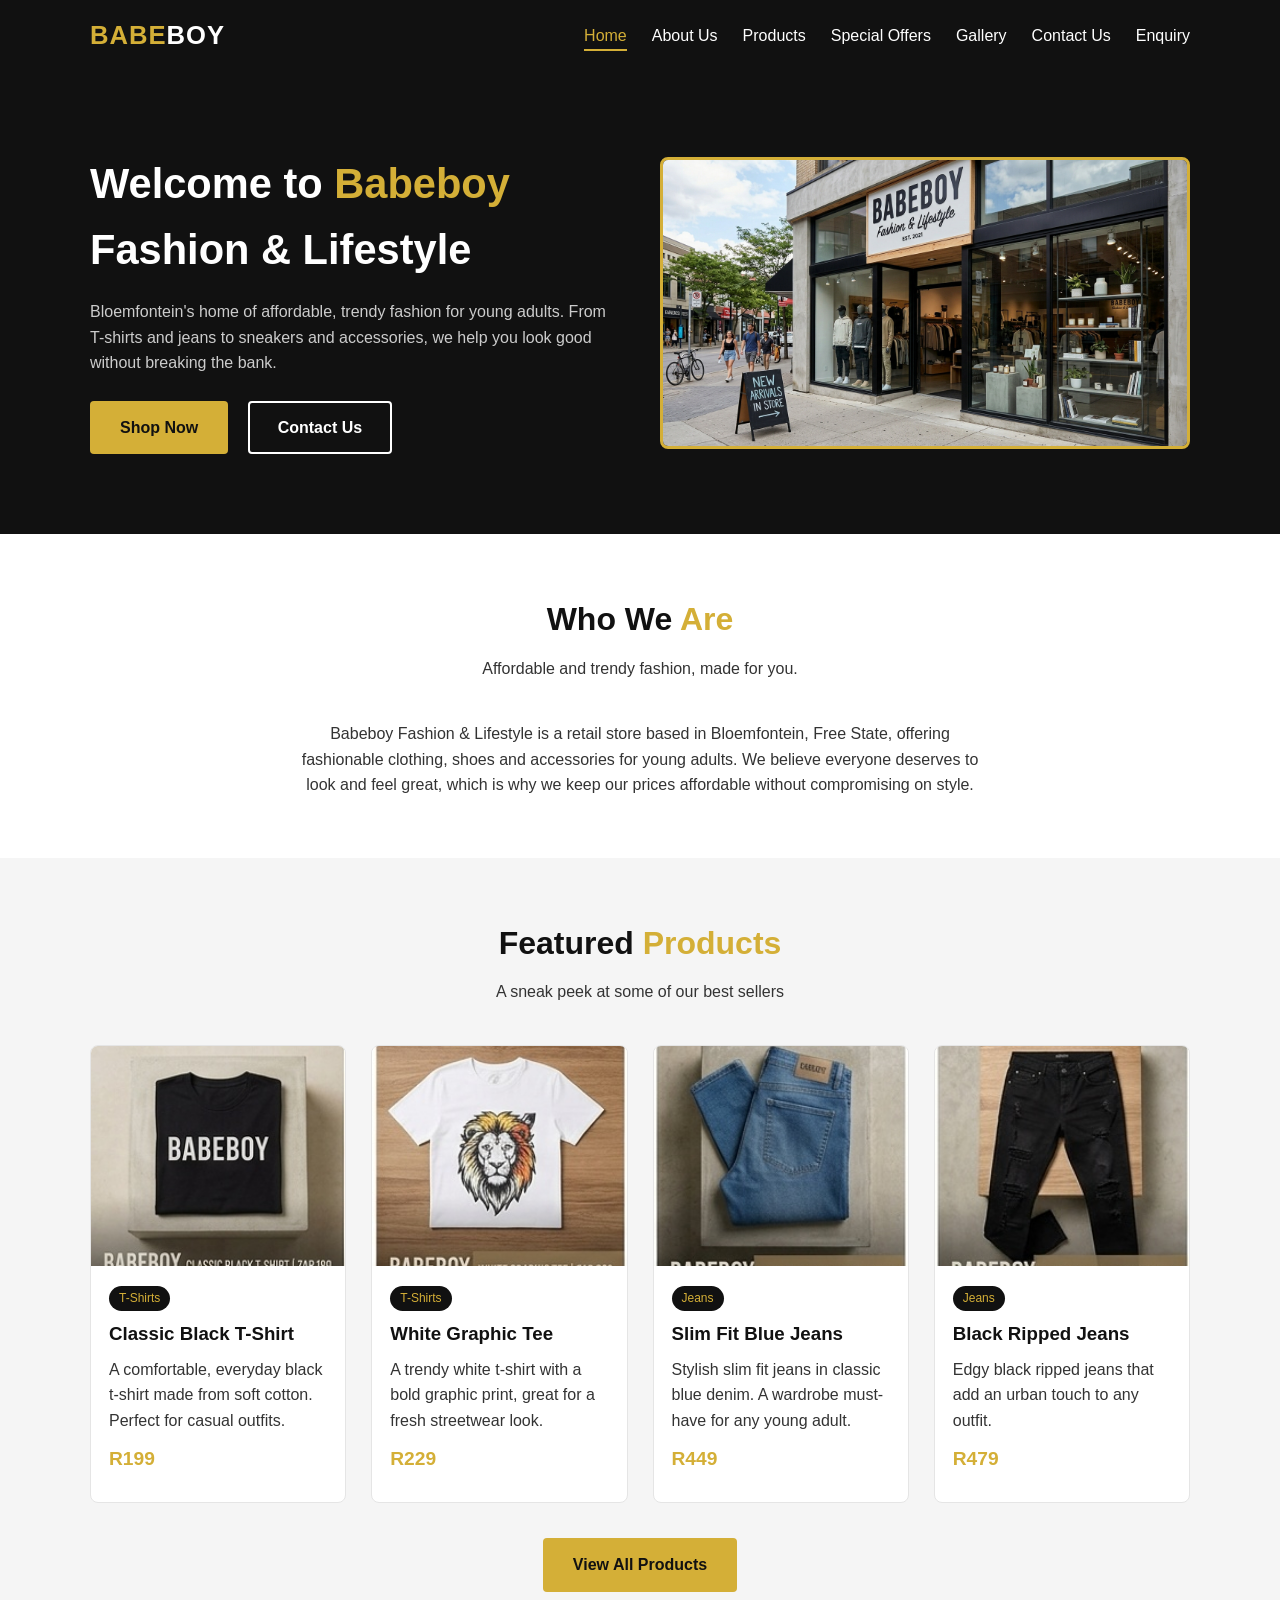
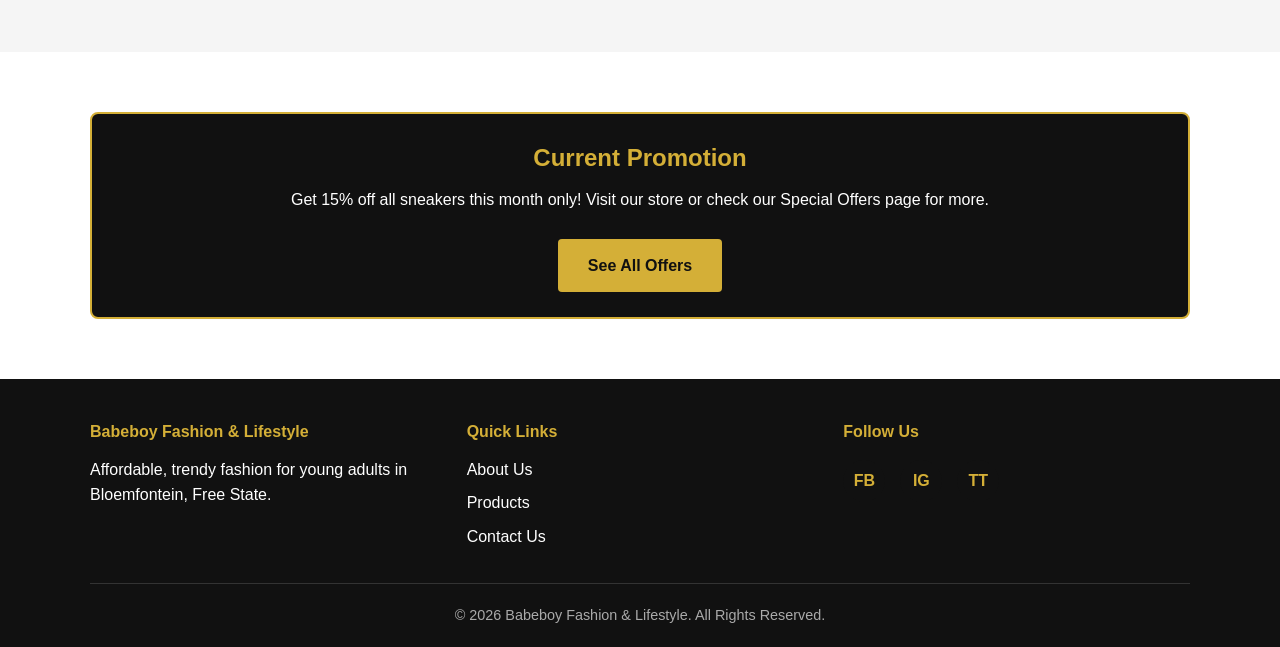
==== index.html @ f0086479 "add files" ====
<!DOCTYPE html>
<html lang="en">
<head>
  <meta charset="UTF-8">
  <meta name="viewport" content="width=device-width, initial-scale=1.0">
  <title>Babeboy Fashion & Lifestyle | Home</title>
  <link rel="stylesheet" href="css/style.css">
</head>
<body>

  <!-- ===== HEADER / NAVIGATION ===== -->
  <header>
    <div class="container navbar">
      <a href="index.html" class="logo">BABE<span>BOY</span></a>

      <ul class="nav-links" id="navLinks">
        <li><a href="index.html" class="active">Home</a></li>
        <li><a href="about.html">About Us</a></li>
        <li><a href="products.html">Products</a></li>
        <li><a href="offers.html">Special Offers</a></li>
        <li><a href="gallery.html">Gallery</a></li>
        <li><a href="contact.html">Contact Us</a></li>
        <li><a href="enquiry.html">Enquiry</a></li>
      </ul>

      <div class="menu-toggle" id="menuToggle">
        <span></span>
        <span></span>
        <span></span>
      </div>
    </div>
  </header>

  <!-- ===== HERO SECTION ===== -->
  <section class="hero">
    <div class="container">
      <div class="hero-text">
        <h1>Welcome to <span>Babeboy</span> Fashion &amp; Lifestyle</h1>
        <p>
          Bloemfontein's home of affordable, trendy fashion for young adults.
          From T-shirts and jeans to sneakers and accessories, we help you
          look good without breaking the bank.
        </p>
        <div class="hero-buttons">
          <a href="products.html" class="btn btn-gold">Shop Now</a>
          <a href="contact.html" class="btn btn-outline">Contact Us</a>
        </div>
      </div>
      <div class="hero-image">
        <img src="images/store.jpg" alt="Fashionable clothing at Babeboy Fashion & Lifestyle">
      </div>
    </div>
  </section>

  <!-- ===== SHORT INTRO ===== -->
  <section>
    <div class="container">
      <div class="section-title">
        <h2>Who We <span>Are</span></h2>
        <p>Affordable and trendy fashion, made for you.</p>
      </div>
      <p style="max-width: 700px; margin: 0 auto; text-align: center;">
        Babeboy Fashion &amp; Lifestyle is a retail store based in Bloemfontein,
        Free State, offering fashionable clothing, shoes and accessories for
        young adults. We believe everyone deserves to look and feel great,
        which is why we keep our prices affordable without compromising on style.
      </p>
    </div>
  </section>

  <!-- ===== FEATURED PRODUCTS ===== -->
  <section class="bg-light">
    <div class="container">
      <div class="section-title">
        <h2>Featured <span>Products</span></h2>
        <p>A sneak peek at some of our best sellers</p>
      </div>

      <!-- Products are loaded here automatically using JavaScript -->
      <div class="grid" id="featuredProducts">
        <p>Loading products...</p>
      </div>

      <div style="text-align:center; margin-top: 35px;">
        <a href="products.html" class="btn btn-gold">View All Products</a>
      </div>
    </div>
  </section>

  <!-- ===== SPECIAL OFFER TEASER ===== -->
  <section>
    <div class="container">
      <div class="offer-card">
        <h3>Current Promotion</h3>
        <p>Get 15% off all sneakers this month only! Visit our store or check our Special Offers page for more.</p>
        <br>
        <a href="offers.html" class="btn btn-gold">See All Offers</a>
      </div>
    </div>
  </section>

  <!-- ===== FOOTER ===== -->
  <footer>
    <div class="container footer-grid">
      <div>
        <h4>Babeboy Fashion &amp; Lifestyle</h4>
        <p>Affordable, trendy fashion for young adults in Bloemfontein, Free State.</p>
      </div>
      <div>
        <h4>Quick Links</h4>
        <ul>
          <li><a href="about.html">About Us</a></li>
          <li><a href="products.html">Products</a></li>
          <li><a href="contact.html">Contact Us</a></li>
        </ul>
      </div>
      <div>
        <h4>Follow Us</h4>
        <div class="social-icons">
          <a href="https://facebook.com" target="_blank" rel="noopener">FB</a>
          <a href="https://instagram.com" target="_blank" rel="noopener">IG</a>
          <a href="https://tiktok.com" target="_blank" rel="noopener">TT</a>
        </div>
      </div>
    </div>
    <div class="container footer-bottom">
      <p>&copy; <span id="currentYear"></span> Babeboy Fashion &amp; Lifestyle. All Rights Reserved.</p>
    </div>
  </footer>

  <script src="data/products.js"></script>
  <script src="js/script.js"></script>
  <script>
    // Load only 4 featured products on the homepage
    loadProducts("featuredProducts", 4);
  </script>
</body>
</html>
---- css/style.css ----
* {
  margin: 0;
  padding: 0;
  box-sizing: border-box;
}

:root {
  --color-black: #111111;
  --color-white: #ffffff;
  --color-gold: #d4af37;
  --color-light-grey: #f5f5f5;
  --color-dark-grey: #333333;
}

body {
  font-family: 'Segoe UI', Arial, sans-serif;
  color: var(--color-dark-grey);
  background-color: var(--color-white);
  line-height: 1.6;
}

a {
  text-decoration: none;
  color: inherit;
}

img {
  max-width: 100%;
  display: block;
}

ul {
  list-style: none;
}

.container {
  width: 90%;
  max-width: 1100px;
  margin: 0 auto;
}

/* ---------- Header & Navigation ---------- */
header {
  background-color: var(--color-black);
  color: var(--color-white);
  position: sticky;
  top: 0;
  z-index: 100;
}

.navbar {
  display: flex;
  justify-content: space-between;
  align-items: center;
  padding: 15px 0;
}

.logo {
  font-size: 1.6rem;
  font-weight: bold;
  color: var(--color-gold);
  letter-spacing: 1px;
}

.logo span {
  color: var(--color-white);
}

.nav-links {
  display: flex;
  gap: 25px;
}

.nav-links a {
  font-weight: 500;
  padding: 5px 0;
  border-bottom: 2px solid transparent;
  transition: border-color 0.3s, color 0.3s;
}

.nav-links a:hover,
.nav-links a.active {
  color: var(--color-gold);
  border-bottom: 2px solid var(--color-gold);
}

.menu-toggle {
  display: none;
  flex-direction: column;
  cursor: pointer;
  gap: 5px;
}

.menu-toggle span {
  width: 26px;
  height: 3px;
  background-color: var(--color-white);
}

/* ---------- Buttons ---------- */
.btn {
  display: inline-block;
  padding: 12px 28px;
  border-radius: 4px;
  font-weight: bold;
  cursor: pointer;
  border: 2px solid transparent;
  transition: background-color 0.3s, color 0.3s;
}

.btn-gold {
  background-color: var(--color-gold);
  color: var(--color-black);
}

.btn-gold:hover {
  background-color: #b8952c;
}

.btn-outline {
  background-color: transparent;
  color: var(--color-white);
  border: 2px solid var(--color-white);
}

.btn-outline:hover {
  background-color: var(--color-white);
  color: var(--color-black);
}

/* ---------- Hero Section ---------- */
.hero {
  background-color: var(--color-black);
  color: var(--color-white);
  padding: 80px 0;
}

.hero .container {
  display: flex;
  flex-wrap: wrap;
  align-items: center;
  gap: 40px;
}

.hero-text {
  flex: 1;
  min-width: 280px;
}

.hero-text h1 {
  font-size: 2.6rem;
  margin-bottom: 15px;
}

.hero-text h1 span {
  color: var(--color-gold);
}

.hero-text p {
  margin-bottom: 25px;
  color: #cccccc;
}

.hero-buttons a {
  margin-right: 15px;
}

.hero-image {
  flex: 1;
  min-width: 280px;
}

.hero-image img {
  border-radius: 8px;
  border: 3px solid var(--color-gold);
}

/* ---------- Section Titles ---------- */
.section-title {
  text-align: center;
  margin-bottom: 40px;
}

.section-title h2 {
  font-size: 2rem;
  color: var(--color-black);
}

.section-title h2 span {
  color: var(--color-gold);
}

.section-title p {
  color: var(--color-dark-grey);
  margin-top: 10px;
}

section {
  padding: 60px 0;
}

.bg-light {
  background-color: var(--color-light-grey);
}

/* ---------- Product Grid ---------- */
.grid {
  display: grid;
  grid-template-columns: repeat(auto-fit, minmax(240px, 1fr));
  gap: 25px;
}

.card {
  background-color: var(--color-white);
  border: 1px solid #e5e5e5;
  border-radius: 8px;
  overflow: hidden;
  transition: transform 0.3s, box-shadow 0.3s;
}

.card:hover {
  transform: translateY(-5px);
  box-shadow: 0 8px 20px rgba(0, 0, 0, 0.15);
}

.card img {
  width: 100%;
  height: 220px;
  object-fit: cover;
}

.card-body {
  padding: 18px;
}

.card-body h3 {
  margin-bottom: 8px;
  color: var(--color-black);
}

.card-body .price {
  color: var(--color-gold);
  font-weight: bold;
  font-size: 1.2rem;
  margin: 10px 0;
}

.card-body .category-tag {
  display: inline-block;
  background-color: var(--color-black);
  color: var(--color-gold);
  font-size: 0.75rem;
  padding: 3px 10px;
  border-radius: 20px;
  margin-bottom: 8px;
}

/* ---------- Filter buttons on Products page ---------- */
.filter-bar {
  display: flex;
  flex-wrap: wrap;
  justify-content: center;
  gap: 10px;
  margin-bottom: 35px;
}

.filter-btn {
  padding: 8px 18px;
  border: 2px solid var(--color-black);
  background-color: var(--color-white);
  border-radius: 20px;
  cursor: pointer;
  font-weight: 500;
  transition: background-color 0.3s, color 0.3s;
}

.filter-btn:hover,
.filter-btn.active {
  background-color: var(--color-black);
  color: var(--color-gold);
}

/* ---------- Special Offers ---------- */
.offer-card {
  background-color: var(--color-black);
  color: var(--color-white);
  border-radius: 8px;
  padding: 25px;
  text-align: center;
  border: 2px solid var(--color-gold);
}

.offer-card h3 {
  color: var(--color-gold);
  margin-bottom: 10px;
  font-size: 1.5rem;
}

/* ---------- About Page ---------- */
.about-block {
  display: flex;
  flex-wrap: wrap;
  gap: 40px;
  align-items: center;
  margin-bottom: 50px;
}

.about-block img {
  border-radius: 8px;
}

.about-text {
  flex: 1;
  min-width: 280px;
}

.about-image {
  flex: 1;
  min-width: 280px;
}

.values-grid {
  display: grid;
  grid-template-columns: repeat(auto-fit, minmax(200px, 1fr));
  gap: 20px;
  text-align: center;
}

.value-item {
  padding: 25px 15px;
  background-color: var(--color-light-grey);
  border-radius: 8px;
  border-top: 4px solid var(--color-gold);
}

/* ---------- Gallery ---------- */
.gallery-grid {
  display: grid;
  grid-template-columns: repeat(auto-fit, minmax(220px, 1fr));
  gap: 15px;
}

.gallery-grid img {
  width: 100%;
  height: 220px;
  object-fit: cover;
  border-radius: 6px;
  cursor: pointer;
  transition: opacity 0.3s;
}

.gallery-grid img:hover {
  opacity: 0.8;
}

/* ---------- Forms (Enquiry & Contact) ---------- */
.form-wrapper {
  max-width: 650px;
  margin: 0 auto;
  background-color: var(--color-white);
  padding: 35px;
  border-radius: 8px;
  border: 1px solid #e5e5e5;
}

.form-group {
  margin-bottom: 20px;
}

.form-group label {
  display: block;
  font-weight: 600;
  margin-bottom: 6px;
  color: var(--color-black);
}

.form-group input,
.form-group select,
.form-group textarea {
  width: 100%;
  padding: 12px;
  border: 1px solid #cccccc;
  border-radius: 4px;
  font-family: inherit;
  font-size: 1rem;
}

.form-group input:focus,
.form-group select:focus,
.form-group textarea:focus {
  outline: none;
  border-color: var(--color-gold);
}

.form-message {
  margin-top: 20px;
  padding: 15px;
  border-radius: 4px;
  display: none;
}

.form-message.success {
  display: block;
  background-color: #e6f4e6;
  color: #2e7d32;
  border: 1px solid #2e7d32;
}

/* ---------- Contact Info & Map ---------- */
.contact-grid {
  display: grid;
  grid-template-columns: 1fr 1fr;
  gap: 40px;
}

.contact-info-item {
  margin-bottom: 22px;
}

.contact-info-item h4 {
  color: var(--color-gold);
  margin-bottom: 5px;
}

.map-wrapper {
  margin-top: 15px;
  border-radius: 8px;
  overflow: hidden;
  border: 2px solid var(--color-black);
}

.map-wrapper iframe {
  width: 100%;
  height: 250px;
  border: 0;
}

.social-icons {
  display: flex;
  gap: 15px;
  margin-top: 15px;
}

.social-icons a {
  width: 42px;
  height: 42px;
  background-color: var(--color-black);
  color: var(--color-gold);
  border-radius: 50%;
  display: flex;
  align-items: center;
  justify-content: center;
  font-weight: bold;
  transition: background-color 0.3s;
}

.social-icons a:hover {
  background-color: var(--color-gold);
  color: var(--color-black);
}

/* ---------- Footer ---------- */
footer {
  background-color: var(--color-black);
  color: var(--color-white);
  padding: 40px 0 20px;
}

.footer-grid {
  display: grid;
  grid-template-columns: repeat(auto-fit, minmax(200px, 1fr));
  gap: 30px;
  margin-bottom: 25px;
}

.footer-grid h4 {
  color: var(--color-gold);
  margin-bottom: 12px;
}

.footer-grid ul li {
  margin-bottom: 8px;
}

.footer-bottom {
  text-align: center;
  padding-top: 20px;
  border-top: 1px solid #333;
  font-size: 0.9rem;
  color: #aaaaaa;
}

/* ---------- Responsive Design  ---------- */
@media (max-width: 768px) {
  .nav-links {
    display: none;
    flex-direction: column;
    position: absolute;
    top: 64px;
    left: 0;
    width: 100%;
    background-color: var(--color-black);
    padding: 20px;
    gap: 15px;
  }

  .nav-links.show {
    display: flex;
  }

  .menu-toggle {
    display: flex;
  }

  .contact-grid {
    grid-template-columns: 1fr;
  }

  .hero-text h1 {
    font-size: 2rem;
  }
}
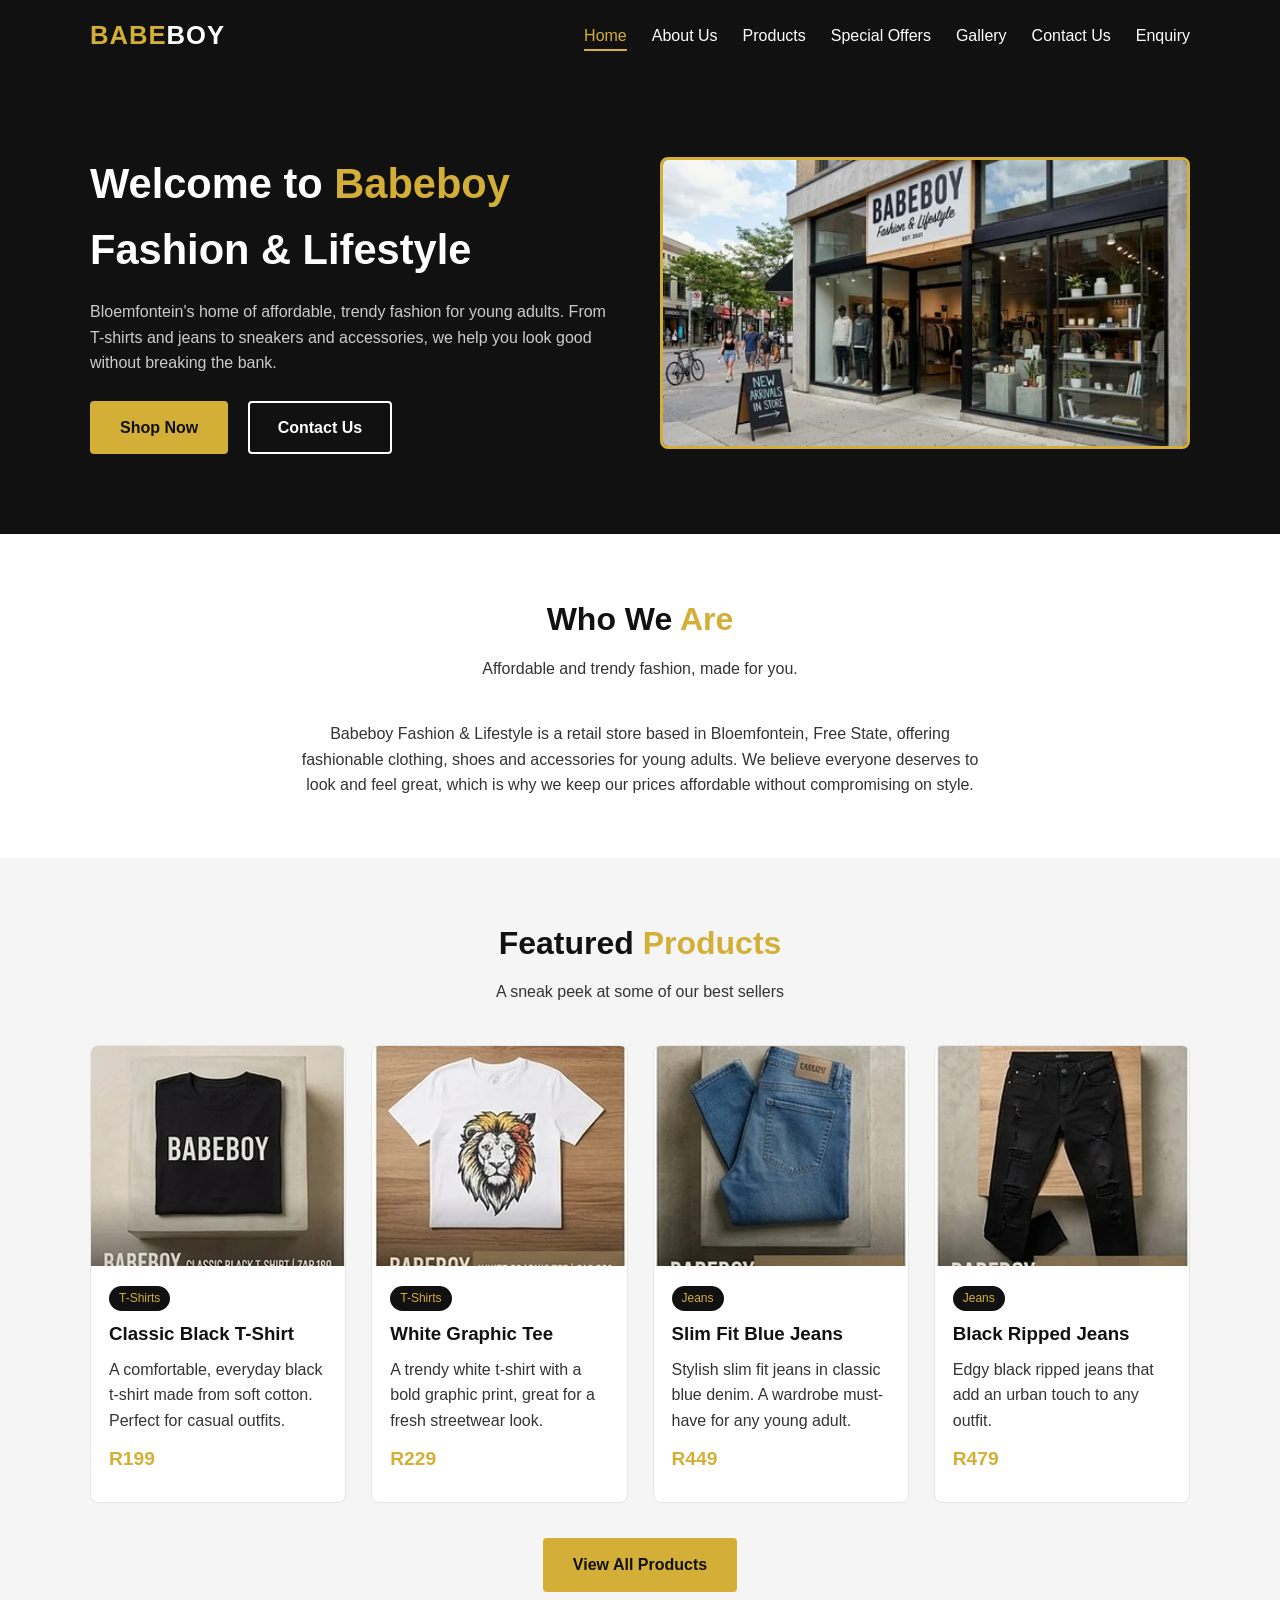
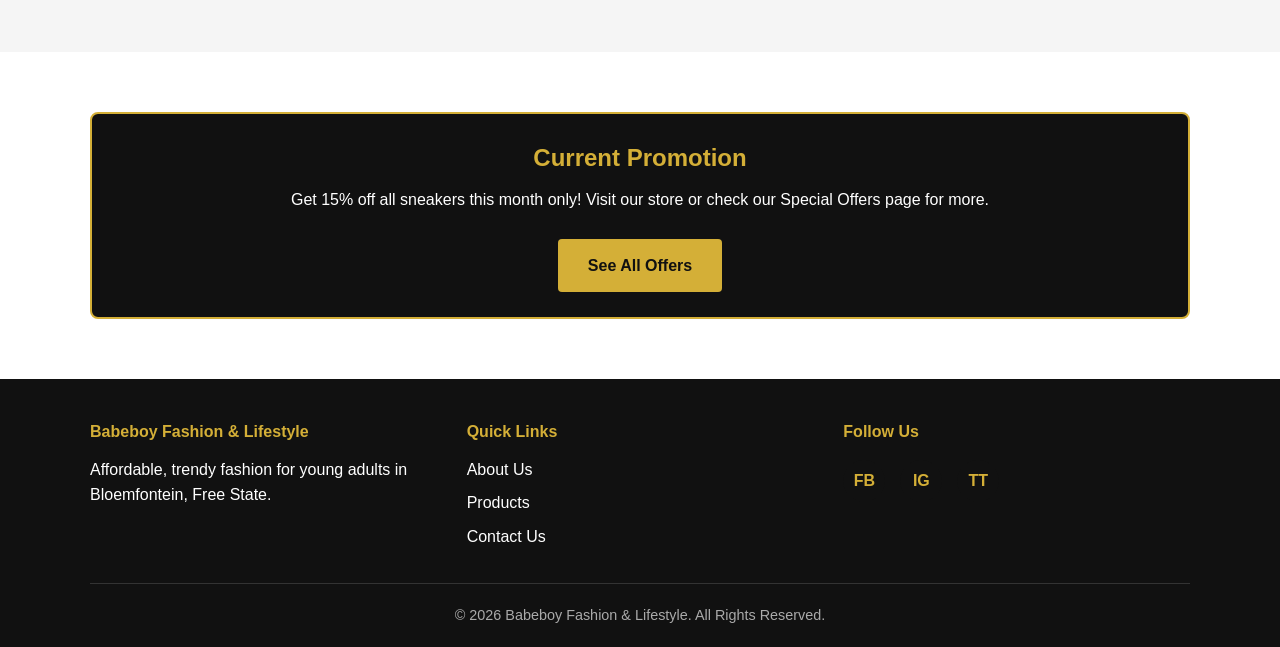
==== commit 241dbde6: "implement lazy loading" ====
--- a/index.html
+++ b/index.html
@@ -47,7 +47,7 @@
         </div>
       </div>
       <div class="hero-image">
-        <img src="images/store.jpg" alt="Fashionable clothing at Babeboy Fashion & Lifestyle">
+        <picture><source type="image/webp" srcset="images/store-240w.webp 240w, images/store-480w.webp 480w, images/store-768w.webp 768w, images/store-1200w.webp 1200w" sizes="(max-width: 39.99em) 94vw, (max-width: 63.99em) 46vw, 23vw"><img src="images/store.jpg" srcset="images/store.jpg 480w" sizes="100vw" alt="Fashionable clothing at Babeboy Fashion & Lifestyle" loading="lazy"></picture>
       </div>
     </div>
   </section>
@@ -59,7 +59,7 @@
         <h2>Who We <span>Are</span></h2>
         <p>Affordable and trendy fashion, made for you.</p>
       </div>
-      <p style="max-width: 700px; margin: 0 auto; text-align: center;">
+      <p class="intro-copy">
         Babeboy Fashion &amp; Lifestyle is a retail store based in Bloemfontein,
         Free State, offering fashionable clothing, shoes and accessories for
         young adults. We believe everyone deserves to look and feel great,
@@ -81,7 +81,7 @@
         <p>Loading products...</p>
       </div>
 
-      <div style="text-align:center; margin-top: 35px;">
+      <div class="text-center mt-lg">
         <a href="products.html" class="btn btn-gold">View All Products</a>
       </div>
     </div>
--- a/css/style.css
+++ b/css/style.css
@@ -36,7 +36,7 @@
 
 .container {
   width: 90%;
-  max-width: 1100px;
+  max-width: 68.75rem;
   margin: 0 auto;
 }
 
@@ -53,7 +53,7 @@
   display: flex;
   justify-content: space-between;
   align-items: center;
-  padding: 15px 0;
+  padding: 0.9375rem 0;
 }
 
 .logo {
@@ -69,12 +69,12 @@
 
 .nav-links {
   display: flex;
-  gap: 25px;
+  gap: 1.5625rem;
 }
 
 .nav-links a {
   font-weight: 500;
-  padding: 5px 0;
+  padding: 0.3125rem 0;
   border-bottom: 2px solid transparent;
   transition: border-color 0.3s, color 0.3s;
 }
@@ -89,19 +89,19 @@
   display: none;
   flex-direction: column;
   cursor: pointer;
-  gap: 5px;
+  gap: 0.3125rem;
 }
 
 .menu-toggle span {
-  width: 26px;
-  height: 3px;
+  width: 1.625rem;
+  height: 0.1875rem;
   background-color: var(--color-white);
 }
 
 /* ---------- Buttons ---------- */
 .btn {
   display: inline-block;
-  padding: 12px 28px;
+  padding: 0.75rem 1.75rem;
   border-radius: 4px;
   font-weight: bold;
   cursor: pointer;
@@ -133,24 +133,24 @@
 .hero {
   background-color: var(--color-black);
   color: var(--color-white);
-  padding: 80px 0;
+  padding: 5rem 0;
 }
 
 .hero .container {
   display: flex;
   flex-wrap: wrap;
   align-items: center;
-  gap: 40px;
+  gap: 2.5rem;
 }
 
 .hero-text {
   flex: 1;
-  min-width: 280px;
+  min-width: 17.5rem;
 }
 
 .hero-text h1 {
   font-size: 2.6rem;
-  margin-bottom: 15px;
+  margin-bottom: 0.9375rem;
 }
 
 .hero-text h1 span {
@@ -158,17 +158,17 @@
 }
 
 .hero-text p {
-  margin-bottom: 25px;
+  margin-bottom: 1.5625rem;
   color: #cccccc;
 }
 
 .hero-buttons a {
-  margin-right: 15px;
+  margin-right: 0.9375rem;
 }
 
 .hero-image {
   flex: 1;
-  min-width: 280px;
+  min-width: 17.5rem;
 }
 
 .hero-image img {
@@ -179,7 +179,7 @@
 /* ---------- Section Titles ---------- */
 .section-title {
   text-align: center;
-  margin-bottom: 40px;
+  margin-bottom: 2.5rem;
 }
 
 .section-title h2 {
@@ -193,11 +193,11 @@
 
 .section-title p {
   color: var(--color-dark-grey);
-  margin-top: 10px;
+  margin-top: 0.625rem;
 }
 
 section {
-  padding: 60px 0;
+  padding: 3.75rem 0;
 }
 
 .bg-light {
@@ -207,8 +207,8 @@
 /* ---------- Product Grid ---------- */
 .grid {
   display: grid;
-  grid-template-columns: repeat(auto-fit, minmax(240px, 1fr));
-  gap: 25px;
+  grid-template-columns: repeat(auto-fit, minmax(15rem, 1fr));
+  gap: 1.5625rem;
 }
 
 .card {
@@ -226,16 +226,16 @@
 
 .card img {
   width: 100%;
-  height: 220px;
+  height: 13.75rem;
   object-fit: cover;
 }
 
 .card-body {
-  padding: 18px;
+  padding: 1.125rem;
 }
 
 .card-body h3 {
-  margin-bottom: 8px;
+  margin-bottom: 0.5rem;
   color: var(--color-black);
 }
 
@@ -243,7 +243,7 @@
   color: var(--color-gold);
   font-weight: bold;
   font-size: 1.2rem;
-  margin: 10px 0;
+  margin: 0.625rem 0;
 }
 
 .card-body .category-tag {
@@ -251,9 +251,9 @@
   background-color: var(--color-black);
   color: var(--color-gold);
   font-size: 0.75rem;
-  padding: 3px 10px;
+  padding: 0.1875rem 0.625rem;
   border-radius: 20px;
-  margin-bottom: 8px;
+  margin-bottom: 0.5rem;
 }
 
 /* ---------- Filter buttons on Products page ---------- */
@@ -261,12 +261,12 @@
   display: flex;
   flex-wrap: wrap;
   justify-content: center;
-  gap: 10px;
-  margin-bottom: 35px;
+  gap: 0.625rem;
+  margin-bottom: 2.1875rem;
 }
 
 .filter-btn {
-  padding: 8px 18px;
+  padding: 0.5rem 1.125rem;
   border: 2px solid var(--color-black);
   background-color: var(--color-white);
   border-radius: 20px;
@@ -286,14 +286,14 @@
   background-color: var(--color-black);
   color: var(--color-white);
   border-radius: 8px;
-  padding: 25px;
+  padding: 1.5625rem;
   text-align: center;
   border: 2px solid var(--color-gold);
 }
 
 .offer-card h3 {
   color: var(--color-gold);
-  margin-bottom: 10px;
+  margin-bottom: 0.625rem;
   font-size: 1.5rem;
 }
 
@@ -301,9 +301,9 @@
 .about-block {
   display: flex;
   flex-wrap: wrap;
-  gap: 40px;
+  gap: 2.5rem;
   align-items: center;
-  margin-bottom: 50px;
+  margin-bottom: 3.125rem;
 }
 
 .about-block img {
@@ -312,23 +312,23 @@
 
 .about-text {
   flex: 1;
-  min-width: 280px;
+  min-width: 17.5rem;
 }
 
 .about-image {
   flex: 1;
-  min-width: 280px;
+  min-width: 17.5rem;
 }
 
 .values-grid {
   display: grid;
-  grid-template-columns: repeat(auto-fit, minmax(200px, 1fr));
-  gap: 20px;
+  grid-template-columns: repeat(auto-fit, minmax(12.5rem, 1fr));
+  gap: 1.25rem;
   text-align: center;
 }
 
 .value-item {
-  padding: 25px 15px;
+  padding: 1.5625rem 0.9375rem;
   background-color: var(--color-light-grey);
   border-radius: 8px;
   border-top: 4px solid var(--color-gold);
@@ -337,13 +337,13 @@
 /* ---------- Gallery ---------- */
 .gallery-grid {
   display: grid;
-  grid-template-columns: repeat(auto-fit, minmax(220px, 1fr));
-  gap: 15px;
+  grid-template-columns: repeat(auto-fit, minmax(13.75rem, 1fr));
+  gap: 0.9375rem;
 }
 
 .gallery-grid img {
   width: 100%;
-  height: 220px;
+  height: 13.75rem;
   object-fit: cover;
   border-radius: 6px;
   cursor: pointer;
@@ -354,24 +354,24 @@
   opacity: 0.8;
 }
 
-/* ---------- Forms (Enquiry & Contact) ---------- */
+/* ---------- Forms  ---------- */
 .form-wrapper {
-  max-width: 650px;
+  max-width: 40.625rem;
   margin: 0 auto;
   background-color: var(--color-white);
-  padding: 35px;
+  padding: 2.1875rem;
   border-radius: 8px;
   border: 1px solid #e5e5e5;
 }
 
 .form-group {
-  margin-bottom: 20px;
+  margin-bottom: 1.25rem;
 }
 
 .form-group label {
   display: block;
   font-weight: 600;
-  margin-bottom: 6px;
+  margin-bottom: 0.375rem;
   color: var(--color-black);
 }
 
@@ -379,7 +379,7 @@
 .form-group select,
 .form-group textarea {
   width: 100%;
-  padding: 12px;
+  padding: 0.75rem;
   border: 1px solid #cccccc;
   border-radius: 4px;
   font-family: inherit;
@@ -394,8 +394,8 @@
 }
 
 .form-message {
-  margin-top: 20px;
-  padding: 15px;
+  margin-top: 1.25rem;
+  padding: 0.9375rem;
   border-radius: 4px;
   display: none;
 }
@@ -411,20 +411,20 @@
 .contact-grid {
   display: grid;
   grid-template-columns: 1fr 1fr;
-  gap: 40px;
+  gap: 2.5rem;
 }
 
 .contact-info-item {
-  margin-bottom: 22px;
+  margin-bottom: 1.375rem;
 }
 
 .contact-info-item h4 {
   color: var(--color-gold);
-  margin-bottom: 5px;
+  margin-bottom: 0.3125rem;
 }
 
 .map-wrapper {
-  margin-top: 15px;
+  margin-top: 0.9375rem;
   border-radius: 8px;
   overflow: hidden;
   border: 2px solid var(--color-black);
@@ -432,19 +432,19 @@
 
 .map-wrapper iframe {
   width: 100%;
-  height: 250px;
+  height: 15.625rem;
   border: 0;
 }
 
 .social-icons {
   display: flex;
-  gap: 15px;
-  margin-top: 15px;
+  gap: 0.9375rem;
+  margin-top: 0.9375rem;
 }
 
 .social-icons a {
-  width: 42px;
-  height: 42px;
+  width: 2.625rem;
+  height: 2.625rem;
   background-color: var(--color-black);
   color: var(--color-gold);
   border-radius: 50%;
@@ -464,60 +464,107 @@
 footer {
   background-color: var(--color-black);
   color: var(--color-white);
-  padding: 40px 0 20px;
+  padding: 2.5rem 0 1.25rem;
 }
 
 .footer-grid {
   display: grid;
-  grid-template-columns: repeat(auto-fit, minmax(200px, 1fr));
-  gap: 30px;
-  margin-bottom: 25px;
+  grid-template-columns: repeat(auto-fit, minmax(12.5rem, 1fr));
+  gap: 1.875rem;
+  margin-bottom: 1.5625rem;
 }
 
 .footer-grid h4 {
   color: var(--color-gold);
-  margin-bottom: 12px;
+  margin-bottom: 0.75rem;
 }
 
 .footer-grid ul li {
-  margin-bottom: 8px;
+  margin-bottom: 0.5rem;
 }
 
 .footer-bottom {
   text-align: center;
-  padding-top: 20px;
+  padding-top: 1.25rem;
   border-top: 1px solid #333;
   font-size: 0.9rem;
   color: #aaaaaa;
 }
 
-/* ---------- Responsive Design  ---------- */
-@media (max-width: 768px) {
+/* ---------- Responsive Design: mobile, tablet and desktop ---------- */
+/* Mobile-first (768px). */
+
+@media (min-width: 48em) {
+  /* Tablet: 768px and up */
+  .container { width: 92%; }
+  .hero-text h1 { font-size: 2.35rem; }
+  .grid { grid-template-columns: repeat(2, minmax(0, 1fr)); }
+  .gallery-grid { grid-template-columns: repeat(2, minmax(0, 1fr)); }
+  .footer-grid { grid-template-columns: repeat(2, minmax(0, 1fr)); }
+  .card img, .gallery-grid img { height: 14rem; }
+}
+
+@media (min-width: 75em) {
+  /* Desktop: 1200px and up */
+  .container { width: 90%; max-width: 68.75rem; }
+  .hero { padding: 5rem 0; }
+  .hero-text h1 { font-size: 2.6rem; }
+  .grid { grid-template-columns: repeat(4, minmax(0, 1fr)); }
+  .gallery-grid { grid-template-columns: repeat(4, minmax(0, 1fr)); }
+  .footer-grid { grid-template-columns: repeat(3, minmax(0, 1fr)); }
+  .card img, .gallery-grid img { height: 13.75rem; }
+}
+
+@media (max-width: 74.99em) {
   .nav-links {
     display: none;
     flex-direction: column;
     position: absolute;
-    top: 64px;
+    top: 4rem;
     left: 0;
     width: 100%;
     background-color: var(--color-black);
-    padding: 20px;
-    gap: 15px;
+    padding: 1.25rem;
+    gap: 0.9375rem;
   }
-
-  .nav-links.show {
-    display: flex;
-  }
-
-  .menu-toggle {
-    display: flex;
-  }
-
-  .contact-grid {
-    grid-template-columns: 1fr;
-  }
-
-  .hero-text h1 {
-    font-size: 2rem;
-  }
-}
+  .nav-links.show { display: flex; }
+  .menu-toggle { display: flex; }
+}
+
+@media (max-width: 47.99em) {
+  .container { width: 94%; }
+  section { padding: 3rem 0; }
+  .hero { padding: 3rem 0; }
+  .hero .container { gap: 1.5rem; }
+  .hero-text, .hero-image, .about-text, .about-image { min-width: 100%; }
+  .hero-text h1 { font-size: 2rem; }
+  .hero-buttons a { margin-right: 0.5rem; margin-bottom: 0.75rem; }
+  .grid { grid-template-columns: 1fr; }
+  .gallery-grid { grid-template-columns: 1fr; }
+  .contact-grid { grid-template-columns: 1fr; }
+  .footer-grid { grid-template-columns: 1fr; }
+  .form-wrapper { padding: 1.5rem; }
+  .filter-bar { justify-content: flex-start; }
+  .filter-btn { flex: 1 1 auto; }
+  .card img, .gallery-grid img { height: 15rem; }
+}
+
+
+
+/* utility classes and responsive media defaults */
+.page-hero { padding: 3.125rem 0; }
+.mb-sm { margin-bottom: 0.9375rem; }
+.mb-md { margin-bottom: 1.25rem; }
+.mt-md { margin-top: 1.25rem; }
+.mt-lg { margin-top: 2.1875rem; }
+.text-center { text-align: center; }
+.muted { color: #666; }
+.intro-copy { max-width: 43.75rem; margin: 0 auto; text-align: center; }
+picture { display: block; width: 100%; }
+picture > img { width: 100%; height: auto; }
+.card > picture, .gallery-grid picture { width: 100%; height: 13.75rem; }
+.card > picture > img, .gallery-grid picture > img { width: 100%; height: 100%; object-fit: cover; }
+@media (max-width: 47.99em) {
+  .page-hero { padding: 3rem 0; }
+  .card > picture, .gallery-grid picture { height: 15rem; }
+}
